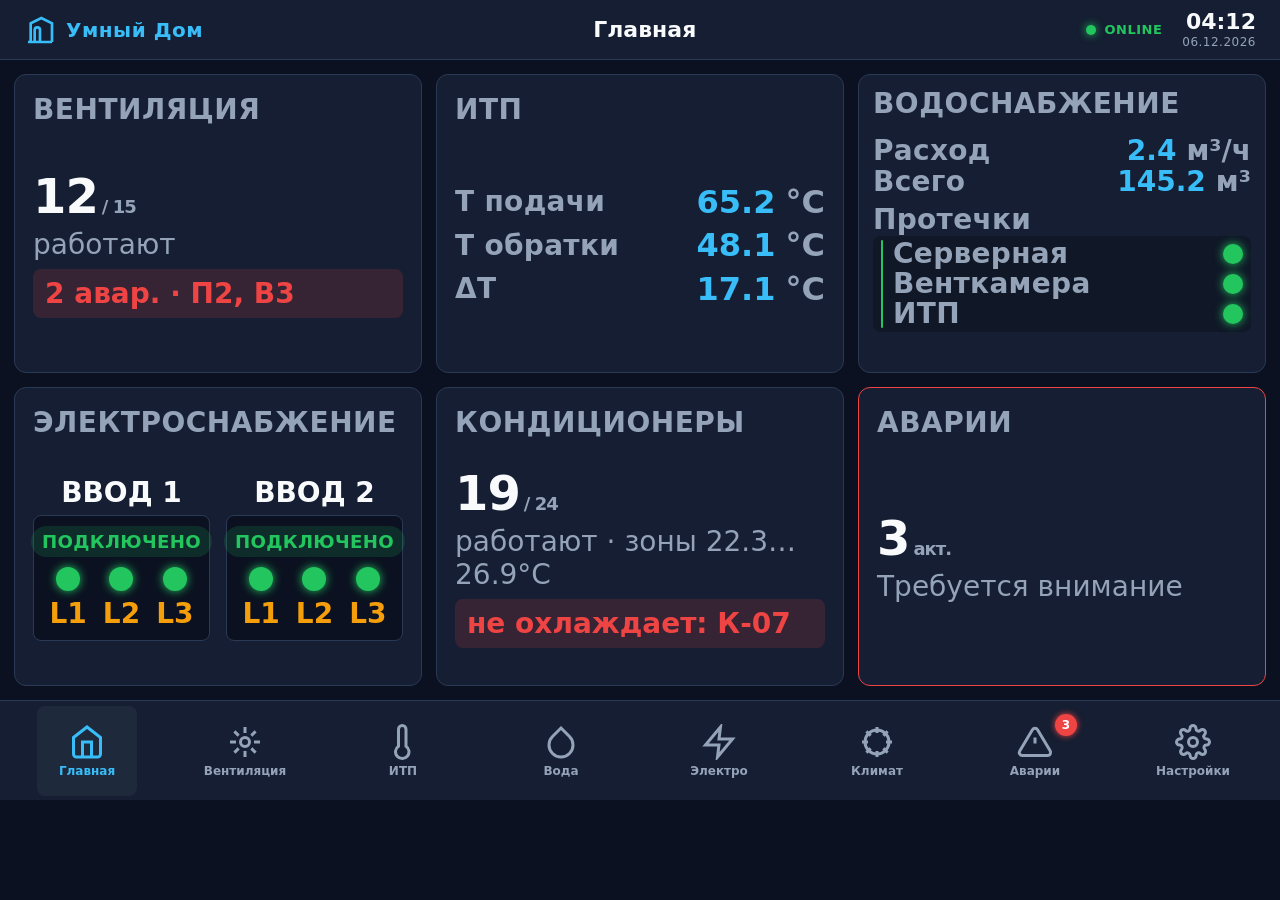
==== index.html @ dbd919fc "Initial commit: BMS dashboard and SVG tiles" ====
<!DOCTYPE html>
<html lang="ru">
<head>
    <meta charset="UTF-8">
    <meta name="viewport" content="width=1280, height=800, initial-scale=1.0, user-scalable=no">
    <title>BMS Panel — Управление инженерными системами</title>
    <link rel="stylesheet" href="styles.css">
</head>
<body>
    <div id="app">
        <header class="panel-header">
            <div class="header-left">
                <div class="logo">
                    <svg viewBox="0 0 24 24" width="32" height="32" fill="none" stroke="currentColor" stroke-width="2"><path d="M3 21h18M5 21V7l8-4 8 4v14M8 21v-9a2 2 0 0 1 4 0v9"/></svg>
                    <span>Умный Дом</span>
                </div>
            </div>
            <div class="header-center">
                <h1 id="screen-title">Главная</h1>
            </div>
            <div class="header-right">
                <div class="status-badge" id="conn-status">
                    <span class="dot online"></span> ONLINE
                </div>
                <div class="datetime">
                    <div id="clock">12:00</div>
                    <div id="date">01.01.2025</div>
                </div>
            </div>
        </header>

        <main id="main-content" class="main-content"></main>

        <nav class="bottom-nav" id="bottom-nav">
            <button class="nav-btn active" data-screen="dashboard">
                <svg viewBox="0 0 24 24" width="36" height="36" fill="none" stroke="currentColor" stroke-width="2"><path d="M3 9l9-7 9 7v11a2 2 0 0 1-2 2H5a2 2 0 0 1-2-2z"/><polyline points="9 22 9 12 15 12 15 22"/></svg>
                <span>Главная</span>
            </button>
            <button class="nav-btn" data-screen="ventilation">
                <svg viewBox="0 0 24 24" width="36" height="36" fill="none" stroke="currentColor" stroke-width="2"><circle cx="12" cy="12" r="3"/><path d="M12 2v4M12 18v4M4.93 4.93l2.83 2.83M16.24 16.24l2.83 2.83M2 12h4M18 12h4M4.93 19.07l2.83-2.83M16.24 7.76l2.83-2.83"/></svg>
                <span>Вентиляция</span>
            </button>
            <button class="nav-btn" data-screen="itp">
                <svg viewBox="0 0 24 24" width="36" height="36" fill="none" stroke="currentColor" stroke-width="2"><path d="M14 14.76V3.5a2.5 2.5 0 0 0-5 0v11.26a4.5 4.5 0 1 0 5 0z"/></svg>
                <span>ИТП</span>
            </button>
            <button class="nav-btn" data-screen="water">
                <svg viewBox="0 0 24 24" width="36" height="36" fill="none" stroke="currentColor" stroke-width="2"><path d="M12 2.69l5.66 5.66a8 8 0 1 1-11.31 0z"/></svg>
                <span>Вода</span>
            </button>
            <button class="nav-btn" data-screen="electric">
                <svg viewBox="0 0 24 24" width="36" height="36" fill="none" stroke="currentColor" stroke-width="2"><polygon points="13 2 3 14 12 14 11 22 21 10 12 10 13 2"/></svg>
                <span>Электро</span>
            </button>
            <button class="nav-btn" data-screen="climate">
                <svg viewBox="0 0 24 24" width="36" height="36" fill="none" stroke="currentColor" stroke-width="2"><path d="M12 2v4M12 18v4M4.93 4.93l2.83 2.83M16.24 16.24l2.83 2.83M2 12h4M18 12h4M4.93 19.07l2.83-2.83M16.24 7.76l2.83-2.83"/><path d="M20 12a8 8 0 1 1-16 0 8 8 0 0 1 16 0z"/></svg>
                <span>Климат</span>
            </button>
            <button class="nav-btn" data-screen="alarms">
                <svg viewBox="0 0 24 24" width="36" height="36" fill="none" stroke="currentColor" stroke-width="2"><path d="M10.29 3.86L1.82 18a2 2 0 0 0 1.71 3h16.94a2 2 0 0 0 1.71-3L13.71 3.86a2 2 0 0 0-3.42 0z"/><line x1="12" y1="9" x2="12" y2="13"/><line x1="12" y1="17" x2="12.01" y2="17"/></svg>
                <span>Аварии</span>
                <span class="alarm-badge" id="nav-alarm-badge">0</span>
            </button>
            <button class="nav-btn" data-screen="settings">
                <svg viewBox="0 0 24 24" width="36" height="36" fill="none" stroke="currentColor" stroke-width="2"><circle cx="12" cy="12" r="3"/><path d="M19.4 15a1.65 1.65 0 0 0 .33 1.82l.06.06a2 2 0 0 1 0 2.83 2 2 0 0 1-2.83 0l-.06-.06a1.65 1.65 0 0 0-1.82-.33 1.65 1.65 0 0 0-1 1.51V21a2 2 0 0 1-2 2 2 2 0 0 1-2-2v-.09A1.65 1.65 0 0 0 9 19.4a1.65 1.65 0 0 0-1.82.33l-.06.06a2 2 0 0 1-2.83 0 2 2 0 0 1 0-2.83l.06-.06a1.65 1.65 0 0 0 .33-1.82 1.65 1.65 0 0 0-1.51-1H3a2 2 0 0 1-2-2 2 2 0 0 1 2-2h.09A1.65 1.65 0 0 0 4.6 9a1.65 1.65 0 0 0-.33-1.82l-.06-.06a2 2 0 0 1 0-2.83 2 2 0 0 1 2.83 0l.06.06a1.65 1.65 0 0 0 1.82.33H9a1.65 1.65 0 0 0 1-1.51V3a2 2 0 0 1 2-2 2 2 0 0 1 2 2v.09a1.65 1.65 0 0 0 1 1.51 1.65 1.65 0 0 0 1.82-.33l.06-.06a2 2 0 0 1 2.83 0 2 2 0 0 1 0 2.83l-.06.06a1.65 1.65 0 0 0-.33 1.82V9a1.65 1.65 0 0 0 1.51 1H21a2 2 0 0 1 2 2 2 2 0 0 1-2 2h-.09a1.65 1.65 0 0 0-1.51 1z"/></svg>
                <span>Настройки</span>
            </button>
        </nav>
    </div>

    <script src="app.js"></script>
</body>
</html>
---- styles.css ----
:root {
  --bg: #0b1120;
  --surface: #151e32;
  --surface-hover: #1e293b;
  --border: #2a3a55;
  --primary: #38bdf8;
  --primary-dim: #0ea5e9;
  --text: #f8fafc;
  --text-muted: #94a3b8;
  --danger: #ef4444;
  --danger-bg: rgba(239, 68, 68, 0.15);
  --warning: #f59e0b;
  --warning-bg: rgba(245, 158, 11, 0.15);
  --success: #22c55e;
  --success-bg: rgba(34, 197, 94, 0.15);
  --info: #3b82f6;
  --header-h: 60px;
  --nav-h: 100px;
  --gap: 14px;
  --radius: 12px;
  --radius-sm: 8px;
  --dash-label-size: 28px;
}

* { box-sizing: border-box; }

html, body {
  margin: 0;
  padding: 0;
  width: 1280px;
  height: 800px;
  overflow: hidden;
  background: var(--bg);
  color: var(--text);
  font-family: 'Segoe UI', system-ui, -apple-system, sans-serif;
  font-size: 16px;
  -webkit-tap-highlight-color: transparent;
  touch-action: manipulation;
  user-select: none;
  -webkit-user-select: none;
}

#app {
  display: flex;
  flex-direction: column;
  width: 1280px;
  height: 800px;
}

/* Header */
.panel-header {
  height: var(--header-h);
  background: var(--surface);
  border-bottom: 1px solid var(--border);
  display: flex;
  align-items: center;
  justify-content: space-between;
  padding: 0 24px;
  flex-shrink: 0;
}

.header-left .logo {
  display: flex;
  align-items: center;
  gap: 10px;
  font-size: 20px;
  font-weight: 700;
  color: var(--primary);
  letter-spacing: 0.5px;
}

.header-center h1 {
  font-size: 22px;
  font-weight: 600;
  color: var(--text);
  margin: 0;
}

.header-right {
  display: flex;
  align-items: center;
  gap: 20px;
}

.status-badge {
  display: flex;
  align-items: center;
  gap: 8px;
  font-size: 13px;
  font-weight: 700;
  color: var(--success);
  letter-spacing: 0.5px;
}

.dot {
  width: 10px;
  height: 10px;
  border-radius: 50%;
  background: currentColor;
  box-shadow: 0 0 8px currentColor;
}

.dot.online { color: var(--success); }
.dot.offline { color: var(--danger); }
.dot.ok { color: var(--success); }
.dot.alarm { color: var(--danger); animation: dot-pulse 1.5s infinite; }

@keyframes dot-pulse {
  0%, 100% { opacity: 1; box-shadow: 0 0 8px currentColor; }
  50% { opacity: 0.6; box-shadow: 0 0 14px currentColor; }
}

.datetime {
  text-align: right;
}

#clock {
  font-size: 22px;
  font-weight: 700;
  line-height: 1;
}

#date {
  font-size: 12px;
  color: var(--text-muted);
  margin-top: 2px;
  letter-spacing: 0.5px;
}

/* Main content */
.main-content {
  flex: 1;
  overflow-y: auto;
  overflow-x: hidden;
  padding: var(--gap);
}

/* Bottom nav */
.bottom-nav {
  height: var(--nav-h);
  background: var(--surface);
  border-top: 1px solid var(--border);
  display: flex;
  align-items: center;
  justify-content: space-around;
  padding: 0 8px;
  flex-shrink: 0;
}

.nav-btn {
  display: flex;
  flex-direction: column;
  align-items: center;
  justify-content: center;
  gap: 4px;
  height: 90px;
  width: 100px;
  border: none;
  background: transparent;
  color: var(--text-muted);
  cursor: pointer;
  border-radius: var(--radius-sm);
  transition: all 0.2s;
  position: relative;
  font-family: inherit;
}

.nav-btn svg {
  stroke: currentColor;
  transition: stroke 0.2s;
}

.nav-btn span {
  font-size: 12px;
  font-weight: 600;
}

.nav-btn:hover,
.nav-btn.active {
  color: var(--text);
  background: var(--surface-hover);
}

.nav-btn.active {
  color: var(--primary);
}

.nav-btn:active {
  transform: scale(0.95);
}

.alarm-badge {
  position: absolute;
  top: 8px;
  right: 8px;
  background: var(--danger);
  color: #fff;
  font-size: 11px;
  font-weight: 800;
  width: 22px;
  height: 22px;
  border-radius: 50%;
  display: flex;
  align-items: center;
  justify-content: center;
  box-shadow: 0 0 6px var(--danger);
}

/* Cards & widgets */
.grid {
  display: grid;
  gap: var(--gap);
  height: 100%;
}

.grid-2 { grid-template-columns: repeat(2, 1fr); }
.grid-3 { grid-template-columns: repeat(3, 1fr); }
.grid-4 { grid-template-columns: repeat(4, 1fr); }
.grid-5 { grid-template-columns: repeat(5, 1fr); }

.dashboard-grid {
  grid-template-columns: repeat(3, 1fr);
  grid-template-rows: 1fr 1fr;
  height: 100%;
  min-height: 0;
}

.dashboard-grid .card-header {
  font-size: var(--dash-label-size);
  line-height: 1.2;
}

.dashboard-grid .sub-value,
.dashboard-grid .leak-dot-item .dot-label,
.dashboard-grid .power-feed-name,
.dashboard-grid .phase-dot-item .phase-name,
.dashboard-grid .vent-alarm-bar {
  font-size: var(--dash-label-size);
}

.dashboard-grid .status-pill {
  font-size: calc(var(--dash-label-size) * 0.65);
}

.card {
  background: var(--surface);
  border: 1px solid var(--border);
  border-radius: var(--radius);
  padding: 18px;
  display: flex;
  flex-direction: column;
  gap: 10px;
  transition: border-color 0.2s, transform 0.15s;
  overflow: hidden;
}

.card:hover {
  border-color: var(--primary);
}

.card-header {
  display: flex;
  align-items: center;
  justify-content: space-between;
  font-size: 14px;
  font-weight: 700;
  color: var(--text-muted);
  text-transform: uppercase;
  letter-spacing: 0.5px;
  flex-shrink: 0;
}

.card-body {
  flex: 1;
  display: flex;
  flex-direction: column;
  justify-content: center;
  gap: 8px;
}

.big-value {
  font-size: 48px;
  font-weight: 800;
  line-height: 1;
  color: var(--text);
  letter-spacing: -1px;
}

.big-value .unit {
  font-size: 18px;
  font-weight: 600;
  color: var(--text-muted);
  margin-left: 4px;
}

.sub-value {
  font-size: 16px;
  color: var(--text-muted);
  display: flex;
  align-items: center;
  gap: 8px;
}

.status-pill {
  display: inline-flex;
  align-items: center;
  gap: 6px;
  padding: 5px 11px;
  border-radius: 20px;
  font-size: 12px;
  font-weight: 700;
  letter-spacing: 0.3px;
  text-transform: uppercase;
}

.status-pill.on {
  background: var(--success-bg);
  color: var(--success);
}

.status-pill.off {
  background: var(--danger-bg);
  color: var(--danger);
}

.status-pill.warn {
  background: var(--warning-bg);
  color: var(--warning);
}

/* Dashboard widgets */
.itp-dash-list {
  display: flex;
  flex-direction: column;
  gap: 10px;
  width: 100%;
}

.itp-dash-row {
  display: flex;
  align-items: center;
  justify-content: space-between;
  gap: 12px;
}

.itp-dash-row .dot-lg {
  width: 28px;
  height: 28px;
  border-radius: 50%;
  background: var(--success);
  box-shadow: 0 0 10px var(--success);
  flex-shrink: 0;
}

.itp-dash-row .dot-lg.alarm {
  background: var(--danger);
  box-shadow: 0 0 12px var(--danger);
  animation: dot-pulse 1.5s infinite;
}

.dash-metric-label {
  font-size: var(--dash-label-size);
  color: var(--text-muted);
  font-weight: 600;
  letter-spacing: 0.3px;
  flex: 1;
  line-height: 1.2;
}

.dash-metric-value {
  font-size: 32px;
  font-weight: 800;
  color: var(--primary);
  line-height: 1;
}

.dash-metric-value .unit-sm {
  font-size: inherit;
  color: var(--text-muted);
  font-weight: inherit;
  margin-left: 10px;
}

.leak-section-label {
  line-height: 1.2;
}

.leak-group {
  background: rgba(0, 0, 0, 0.22);
  border-radius: var(--radius-sm);
  padding: 8px 10px;
}

.leak-group-inner {
  display: flex;
  align-items: stretch;
  gap: 10px;
}

.leak-group-stripe {
  width: 2px;
  min-height: 100%;
  border-radius: 1px;
  background: var(--success);
  flex-shrink: 0;
}

.leak-group.alarm .leak-group-stripe {
  background: var(--danger);
}

.leak-group-rows {
  flex: 1;
  display: flex;
  flex-direction: column;
  gap: 8px;
  min-width: 0;
}

/* Water tile — compact layout to fit all rows */
.dashboard-grid .card:has(.water-dash-list) {
  padding: 12px 14px;
  gap: 6px;
}

.water-dash-body {
  justify-content: flex-start;
  gap: 0;
  min-height: 0;
  overflow: hidden;
  padding-top: 10px;
}

.water-dash-list {
  gap: 0;
  flex: 1;
  min-height: 0;
  display: flex;
  flex-direction: column;
}

.water-metrics {
  display: flex;
  flex-direction: column;
  gap: 3px;
  margin-bottom: 10px;
}

.leak-section {
  display: flex;
  flex-direction: column;
  gap: 2px;
}

.water-dash-list .itp-dash-row {
  min-height: 0;
  gap: 8px;
}

.water-dash-list .dash-metric-label {
  line-height: 1;
}

.water-dash-list .dash-metric-value {
  font-size: 28px;
  line-height: 1;
}

.water-dash-list .leak-section-label {
  line-height: 1;
  margin: 0;
}

.water-dash-list .leak-group {
  padding: 4px 8px;
  margin-top: 0;
}

.water-dash-list .leak-group-rows {
  gap: 2px;
}

.water-dash-list .leak-group .dot-lg {
  width: 20px;
  height: 20px;
}

.leak-dots {
  display: flex;
  justify-content: space-around;
  align-items: center;
  gap: 8px;
  margin-top: 4px;
}

.leak-dot-item {
  display: flex;
  flex-direction: column;
  align-items: center;
  gap: 6px;
  flex: 1;
}

.leak-dot-item .dot-lg {
  width: 28px;
  height: 28px;
  border-radius: 50%;
  background: var(--success);
  box-shadow: 0 0 10px var(--success);
}

.leak-dot-item .dot-lg.alarm {
  background: var(--danger);
  box-shadow: 0 0 12px var(--danger);
  animation: dot-pulse 1.5s infinite;
}

.leak-dot-item .dot-label {
  font-weight: 600;
  color: var(--text-muted);
  text-align: center;
  line-height: 1.2;
}

.power-feeds {
  display: flex;
  gap: 16px;
}

.power-feed {
  flex: 1;
  display: flex;
  flex-direction: column;
  gap: 6px;
  min-width: 0;
}

.power-feed-name {
  font-weight: 700;
  text-align: center;
}

.power-feed-body {
  display: flex;
  flex-direction: column;
  align-items: center;
  gap: 10px;
  padding: 10px 14px;
  background: var(--bg);
  border-radius: var(--radius-sm);
  border: 1px solid var(--border);
}

.power-feed-header {
  display: flex;
  align-items: center;
  justify-content: space-between;
}

.phase-dots {
  display: flex;
  justify-content: center;
  gap: 24px;
}

.power-feed .phase-dots {
  gap: 16px;
}

.phase-dot-item {
  display: flex;
  flex-direction: column;
  align-items: center;
  gap: 6px;
}

.phase-dot-item .dot-lg {
  width: 24px;
  height: 24px;
  border-radius: 50%;
  background: var(--success);
  box-shadow: 0 0 10px var(--success);
}

.phase-dot-item .dot-lg.off {
  background: var(--danger);
  box-shadow: 0 0 10px var(--danger);
}

.phase-dot-item .phase-name {
  font-size: 13px;
  font-weight: 700;
  color: var(--warning);
}

.vent-alarm-bar {
  display: flex;
  align-items: center;
  gap: 8px;
  padding: 8px 12px;
  border-radius: var(--radius-sm);
  font-size: 13px;
  font-weight: 700;
}

.vent-alarm-bar.ok {
  background: var(--success-bg);
  color: var(--success);
}

.vent-alarm-bar.warn {
  background: var(--warning-bg);
  color: var(--warning);
}

.vent-alarm-bar.alarm {
  background: var(--danger-bg);
  color: var(--danger);
}

.card.alarm-border {
  border-color: var(--danger);
}

/* Ventilation */
.vent-card {
  min-height: 130px;
  padding: 12px;
  justify-content: space-between;
}

.vent-card.alarm {
  border-color: var(--danger);
}

.vent-card .name {
  font-size: 17px;
  font-weight: 700;
}

.vent-card .type {
  font-size: 11px;
  color: var(--text-muted);
  text-transform: uppercase;
  letter-spacing: 0.5px;
}

.vent-meta {
  display: flex;
  align-items: center;
  justify-content: space-between;
  gap: 8px;
}

.vent-speed {
  font-size: 13px;
  color: var(--text-muted);
}

.vent-alarm-icon {
  font-size: 11px;
  font-weight: 800;
  color: var(--danger);
  text-transform: uppercase;
  letter-spacing: 0.3px;
}

.vent-btn {
  width: 52px;
  height: 52px;
  border-radius: 50%;
  border: 2px solid var(--border);
  background: var(--bg);
  color: var(--text-muted);
  display: flex;
  align-items: center;
  justify-content: center;
  cursor: pointer;
  transition: all 0.2s;
}

.vent-btn.on {
  background: var(--success-bg);
  border-color: var(--success);
  color: var(--success);
  box-shadow: 0 0 12px rgba(34,197,94,0.25);
}

.vent-btn:active {
  transform: scale(0.92);
}

/* ITP gauges */
.gauge-row {
  display: grid;
  grid-template-columns: repeat(4, 1fr);
  gap: var(--gap);
}

.gauge-card {
  text-align: center;
  justify-content: center;
}

.gauge-label {
  font-size: 13px;
  color: var(--text-muted);
  text-transform: uppercase;
  letter-spacing: 1px;
  margin-bottom: 6px;
}

.gauge-value {
  font-size: 48px;
  font-weight: 800;
  color: var(--primary);
  line-height: 1;
}

.gauge-value.on { color: var(--success); }
.gauge-value.off { color: var(--danger); }

.gauge-unit {
  font-size: 16px;
  color: var(--text-muted);
  margin-top: 4px;
}

.itp-section-title {
  font-size: 13px;
  font-weight: 700;
  color: var(--text-muted);
  text-transform: uppercase;
  letter-spacing: 0.5px;
  margin: 8px 0 4px;
}

/* Water */
.leak-tile {
  display: flex;
  flex-direction: column;
  align-items: center;
  justify-content: center;
  gap: 14px;
  text-align: center;
  min-height: 180px;
}

.leak-tile .icon {
  width: 72px;
  height: 72px;
  border-radius: 50%;
  display: flex;
  align-items: center;
  justify-content: center;
  background: var(--success-bg);
  color: var(--success);
  border: 2px solid var(--success);
}

.leak-tile .icon.alarm {
  background: var(--danger-bg);
  color: var(--danger);
  border-color: var(--danger);
  animation: pulse 1.5s infinite;
}

.leak-tile .loc {
  font-size: 18px;
  font-weight: 700;
}

.leak-tile .state {
  font-size: 14px;
  color: var(--text-muted);
}

@keyframes pulse {
  0%, 100% { opacity: 1; transform: scale(1); }
  50% { opacity: 0.7; transform: scale(1.05); }
}

.water-flow-card {
  grid-column: span 2;
}

/* Electric */
.phase-card {
  display: flex;
  flex-direction: column;
  align-items: center;
  justify-content: center;
  gap: 10px;
}

.phase-label {
  font-size: 16px;
  font-weight: 800;
  color: var(--warning);
  letter-spacing: 1px;
}

.phase-volts {
  font-size: 42px;
  font-weight: 800;
  color: var(--text);
}

.phase-amps {
  font-size: 16px;
  color: var(--text-muted);
}

.breaker-grid {
  display: grid;
  grid-template-columns: repeat(3, 1fr);
  gap: var(--gap);
  margin-top: var(--gap);
}

.breaker-card {
  display: flex;
  align-items: center;
  justify-content: space-between;
  padding: 14px 18px;
  cursor: pointer;
  user-select: none;
}

.breaker-name {
  font-size: 16px;
  font-weight: 700;
}

.breaker-indicator {
  width: 22px;
  height: 22px;
  border-radius: 50%;
  background: var(--success);
  box-shadow: 0 0 10px var(--success);
  transition: all 0.3s;
}

.breaker-indicator.off {
  background: var(--danger);
  box-shadow: 0 0 10px var(--danger);
}

/* Climate */
.main-content:has(.ac-page) {
  padding: 8px;
}

.ac-toolbar {
  display: flex;
  align-items: center;
  justify-content: space-between;
  gap: 12px;
  padding: 6px 10px;
  background: var(--surface);
  border: 1px solid var(--border);
  border-radius: var(--radius-sm);
  margin-bottom: 6px;
  position: sticky;
  top: 0;
  z-index: 2;
}

.ac-toolbar-info {
  flex: 1;
  min-width: 0;
  display: flex;
  align-items: baseline;
  gap: 8px;
  flex-wrap: wrap;
}

.ac-toolbar-title {
  font-size: 13px;
  font-weight: 700;
  color: var(--text);
}

.ac-toolbar-actions {
  display: flex;
  gap: 6px;
  flex-shrink: 0;
}

.ac-hint {
  font-size: 11px;
  color: var(--text-muted);
  letter-spacing: 0.2px;
  line-height: 1.2;
}

.ac-grid {
  display: grid;
  grid-template-columns: repeat(8, 1fr);
  gap: 5px;
}

.ac-card {
  padding: 5px 6px;
  justify-content: flex-start;
  min-height: 0;
  gap: 3px;
  border-radius: var(--radius-sm);
}

.ac-card:hover {
  transform: none;
}

.ac-name-row {
  display: flex;
  align-items: center;
  justify-content: space-between;
  gap: 4px;
}

.ac-name {
  font-size: 11px;
  font-weight: 700;
  color: var(--text-muted);
  text-transform: uppercase;
  letter-spacing: 0.3px;
}

.ac-blow-inline {
  display: flex;
  align-items: center;
  gap: 2px;
  color: var(--text-muted);
  flex-shrink: 0;
}

.ac-blow-svg {
  display: block;
  width: 13px;
  height: 13px;
}

.ac-blow-value {
  font-size: 13px;
  font-weight: 800;
  color: var(--primary);
  line-height: 1;
}

.ac-set-row {
  display: flex;
  align-items: center;
  justify-content: center;
  gap: 4px;
}

.ac-setpoint {
  font-size: 14px;
  font-weight: 800;
  color: var(--text);
  line-height: 1;
  min-width: 28px;
  text-align: center;
}

.ac-btn {
  width: 60px;
  height: 60px;
  border-radius: 50%;
  border: 2px solid var(--border);
  background: var(--bg);
  color: var(--text);
  font-size: 28px;
  font-weight: 700;
  display: flex;
  align-items: center;
  justify-content: center;
  cursor: pointer;
  transition: all 0.15s;
  font-family: inherit;
}

.ac-btn-sm {
  width: 24px;
  height: 24px;
  font-size: 15px;
  border-width: 1px;
}

.ac-btn:active {
  transform: scale(0.9);
  border-color: var(--primary);
}

.ac-power-row {
  display: flex;
  gap: 3px;
}

.ac-ir-btn {
  flex: 1;
  height: 24px;
  border: none;
  border-radius: 4px;
  font-size: 9px;
  font-weight: 800;
  cursor: pointer;
  transition: all 0.15s;
  text-transform: uppercase;
  letter-spacing: 0.3px;
  font-family: inherit;
  padding: 0 2px;
}

.ac-ir-on {
  background: var(--success-bg);
  color: var(--success);
  border: 1px solid var(--success);
}

.ac-ir-off {
  background: var(--danger-bg);
  color: var(--danger);
  border: 1px solid var(--danger);
}

.ac-ir-btn:active {
  transform: scale(0.95);
}

.ac-ir-btn.sent {
  box-shadow: 0 0 8px var(--primary);
  filter: brightness(1.3);
}

.ac-ir-all {
  min-width: 72px;
  height: 30px;
  font-size: 11px;
  padding: 0 10px;
}

.ac-power {
  width: 70px;
  height: 40px;
  border-radius: 20px;
  border: none;
  background: var(--success);
  color: #fff;
  font-size: 13px;
  font-weight: 800;
  cursor: pointer;
  transition: all 0.2s;
  text-transform: uppercase;
  letter-spacing: 0.5px;
  font-family: inherit;
}

.ac-power.off {
  background: var(--danger);
}

.ac-power:active {
  transform: scale(0.95);
}

/* Alarms */
.alarm-list {
  display: flex;
  flex-direction: column;
  gap: 12px;
}

.alarm-item {
  display: flex;
  align-items: stretch;
  gap: 0;
  background: var(--surface);
  border-radius: var(--radius);
  border: 1px solid var(--border);
  overflow: hidden;
  transition: border-color 0.2s;
}

.alarm-item:hover {
  border-color: var(--primary);
}

.alarm-strip {
  width: 6px;
  flex-shrink: 0;
}

.alarm-strip.critical { background: var(--danger); }
.alarm-strip.warning { background: var(--warning); }
.alarm-strip.info { background: var(--info); }

.alarm-body {
  flex: 1;
  padding: 16px 20px;
  display: flex;
  flex-direction: column;
  gap: 6px;
}

.alarm-time {
  font-size: 13px;
  color: var(--text-muted);
  font-weight: 600;
}

.alarm-text {
  font-size: 16px;
  font-weight: 600;
  color: var(--text);
}

.alarm-ack {
  display: flex;
  align-items: center;
  justify-content: center;
  padding: 0 20px;
  border: none;
  background: var(--surface-hover);
  color: var(--text);
  font-size: 13px;
  font-weight: 700;
  cursor: pointer;
  transition: background 0.2s;
  min-width: 100px;
}

.alarm-ack:active {
  background: var(--primary);
  color: var(--bg);
}

/* Settings */
.settings-grid {
  display: grid;
  grid-template-columns: repeat(3, 1fr);
  gap: var(--gap);
}

.settings-btn {
  display: flex;
  flex-direction: column;
  align-items: center;
  justify-content: center;
  gap: 12px;
  height: 160px;
  padding: 20px;
  border: 1px solid var(--border);
  background: var(--surface);
  border-radius: var(--radius);
  color: var(--text);
  cursor: pointer;
  transition: all 0.2s;
  font-family: inherit;
}

.settings-btn:active {
  transform: scale(0.98);
  border-color: var(--primary);
}

.settings-btn svg {
  color: var(--primary);
}

.settings-btn span {
  font-size: 16px;
  font-weight: 700;
}

.settings-row {
  display: flex;
  align-items: center;
  justify-content: space-between;
  padding: 20px;
  background: var(--surface);
  border-radius: var(--radius);
  border: 1px solid var(--border);
  margin-bottom: var(--gap);
}

.settings-row label {
  font-size: 18px;
  font-weight: 700;
}

.main-content::-webkit-scrollbar { width: 6px; }
.main-content::-webkit-scrollbar-track { background: var(--bg); }
.main-content::-webkit-scrollbar-thumb { background: var(--border); border-radius: 3px; }
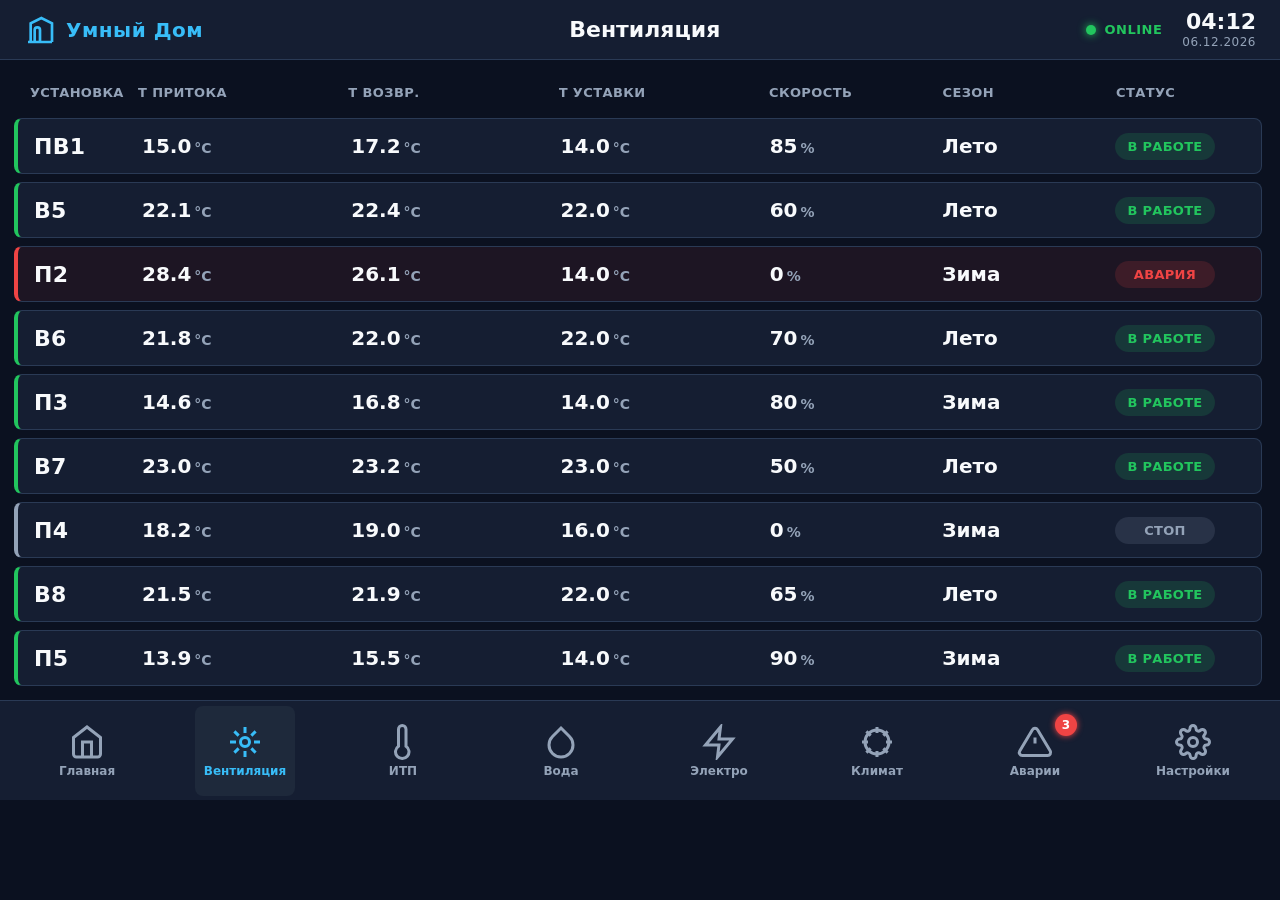
==== commit 685fb177: "Изменен экран на "Вентиляция", обновлены данные вентиляции и добавлены новые SVG для отображения сос" ====
--- a/index.html
+++ b/index.html
@@ -16,7 +16,7 @@
                 </div>
             </div>
             <div class="header-center">
-                <h1 id="screen-title">Главная</h1>
+                <h1 id="screen-title">Вентиляция</h1>
             </div>
             <div class="header-right">
                 <div class="status-badge" id="conn-status">
@@ -32,11 +32,11 @@
         <main id="main-content" class="main-content"></main>
 
         <nav class="bottom-nav" id="bottom-nav">
-            <button class="nav-btn active" data-screen="dashboard">
+            <button class="nav-btn" data-screen="dashboard">
                 <svg viewBox="0 0 24 24" width="36" height="36" fill="none" stroke="currentColor" stroke-width="2"><path d="M3 9l9-7 9 7v11a2 2 0 0 1-2 2H5a2 2 0 0 1-2-2z"/><polyline points="9 22 9 12 15 12 15 22"/></svg>
                 <span>Главная</span>
             </button>
-            <button class="nav-btn" data-screen="ventilation">
+            <button class="nav-btn active" data-screen="ventilation">
                 <svg viewBox="0 0 24 24" width="36" height="36" fill="none" stroke="currentColor" stroke-width="2"><circle cx="12" cy="12" r="3"/><path d="M12 2v4M12 18v4M4.93 4.93l2.83 2.83M16.24 16.24l2.83 2.83M2 12h4M18 12h4M4.93 19.07l2.83-2.83M16.24 7.76l2.83-2.83"/></svg>
                 <span>Вентиляция</span>
             </button>
--- a/styles.css
+++ b/styles.css
@@ -236,10 +236,11 @@
 .dashboard-grid .phase-dot-item .phase-name,
 .dashboard-grid .vent-alarm-bar {
   font-size: var(--dash-label-size);
-}
-
-.dashboard-grid .status-pill {
-  font-size: calc(var(--dash-label-size) * 0.65);
+  line-height: 1.25;
+  overflow: hidden;
+  display: -webkit-box;
+  -webkit-line-clamp: 2;
+  -webkit-box-orient: vertical;
 }
 
 .card {
@@ -276,6 +277,27 @@
   flex-direction: column;
   justify-content: center;
   gap: 8px;
+  min-height: 0;
+}
+
+.dashboard-grid .card-body {
+  justify-content: flex-start;
+}
+
+.dashboard-grid .dash-tile-alarm-slot {
+  position: relative;
+  width: 100%;
+  margin-top: auto;
+  margin-bottom: 10px;
+  flex-shrink: 0;
+}
+
+.dashboard-grid .alarm-dash-bar {
+  overflow: hidden;
+}
+
+.dashboard-grid .status-pill {
+  font-size: calc(var(--dash-label-size) * 0.65);
 }
 
 .big-value {
@@ -603,6 +625,51 @@
   font-weight: 700;
 }
 
+.ac-dash-meta,
+.alarm-dash-meta {
+  display: flex;
+  flex-direction: column;
+  gap: 4px;
+  align-items: flex-start;
+  min-height: 56px;
+}
+
+.ac-dash-zones {
+  font-size: 18px;
+  font-weight: 600;
+  color: var(--text-muted);
+  line-height: 1.2;
+}
+
+.dashboard-grid .ac-dash-zones {
+  font-size: 20px;
+}
+
+.alarm-dash-ack-pill {
+  background: var(--danger-bg);
+  color: var(--danger);
+}
+
+.alarm-dash-bar-label {
+  position: absolute;
+  right: 0;
+  bottom: calc(100% + 6px);
+  font-size: 13px;
+  font-weight: 700;
+  text-transform: uppercase;
+  letter-spacing: 0.4px;
+  color: var(--text-muted);
+  white-space: nowrap;
+}
+
+.dashboard-grid .alarm-dash-bar-label {
+  font-size: 14px;
+}
+
+.alarm-dash-bar {
+  width: 100%;
+}
+
 .vent-alarm-bar.ok {
   background: var(--success-bg);
   color: var(--success);
@@ -622,72 +689,114 @@
   border-color: var(--danger);
 }
 
-/* Ventilation */
-.vent-card {
-  min-height: 130px;
-  padding: 12px;
-  justify-content: space-between;
-}
-
-.vent-card.alarm {
-  border-color: var(--danger);
-}
-
-.vent-card .name {
-  font-size: 17px;
-  font-weight: 700;
-}
-
-.vent-card .type {
-  font-size: 11px;
-  color: var(--text-muted);
+.card.warn-border {
+  border-color: var(--warning);
+}
+
+/* Ventilation table rows */
+.vent-table {
+  display: flex;
+  flex-direction: column;
+  gap: 8px;
+  height: 100%;
+  overflow-y: auto;
+  padding-right: 4px;
+}
+
+.vent-row {
+  display: grid;
+  grid-template-columns: 100px 1.1fr 1.1fr 1.1fr 0.9fr 0.9fr 130px;
+  align-items: center;
+  gap: 8px;
+  min-height: 56px;
+  padding: 8px 16px;
+  background: var(--surface);
+  border: 1px solid var(--border);
+  border-radius: var(--radius-sm);
+  border-left-width: 4px;
+  border-left-color: var(--border);
+}
+
+.vent-row-header {
+  min-height: 36px;
+  padding-top: 6px;
+  padding-bottom: 6px;
+  background: transparent;
+  border: none;
+  border-left-color: transparent;
+  color: var(--text-muted);
+  font-size: 13px;
+  font-weight: 700;
   text-transform: uppercase;
-  letter-spacing: 0.5px;
-}
-
-.vent-meta {
-  display: flex;
-  align-items: center;
-  justify-content: space-between;
-  gap: 8px;
-}
-
-.vent-speed {
+  letter-spacing: 0.4px;
+}
+
+.vent-row.status-running {
+  border-left-color: var(--success);
+}
+
+.vent-row.status-stopped {
+  border-left-color: var(--text-muted);
+}
+
+.vent-row.status-alarm {
+  border-left-color: var(--danger);
+  background: rgba(239, 68, 68, 0.08);
+}
+
+.vent-col {
+  font-size: 20px;
+  font-weight: 700;
+  color: var(--text);
+  white-space: nowrap;
+  overflow: hidden;
+  text-overflow: ellipsis;
+}
+
+.vent-row-header .vent-col {
   font-size: 13px;
-  color: var(--text-muted);
-}
-
-.vent-alarm-icon {
-  font-size: 11px;
+  font-weight: 700;
+  color: var(--text-muted);
+}
+
+.vent-col-name {
+  font-size: 22px;
+  letter-spacing: 0.3px;
+}
+
+.vent-unit {
+  margin-left: 3px;
+  font-size: 14px;
+  font-weight: 600;
+  color: var(--text-muted);
+}
+
+.vent-status-pill {
+  display: inline-flex;
+  align-items: center;
+  justify-content: center;
+  min-width: 100px;
+  padding: 6px 12px;
+  border-radius: 16px;
+  font-size: 13px;
   font-weight: 800;
-  color: var(--danger);
   text-transform: uppercase;
   letter-spacing: 0.3px;
 }
 
-.vent-btn {
-  width: 52px;
-  height: 52px;
-  border-radius: 50%;
-  border: 2px solid var(--border);
-  background: var(--bg);
-  color: var(--text-muted);
-  display: flex;
-  align-items: center;
-  justify-content: center;
-  cursor: pointer;
-  transition: all 0.2s;
-}
-
-.vent-btn.on {
+.status-running .vent-status-pill {
   background: var(--success-bg);
-  border-color: var(--success);
   color: var(--success);
-  box-shadow: 0 0 12px rgba(34,197,94,0.25);
-}
-
-.vent-btn:active {
-  transform: scale(0.92);
+}
+
+.status-stopped .vent-status-pill {
+  background: rgba(148, 163, 184, 0.15);
+  color: var(--text-muted);
+}
+
+.status-alarm .vent-status-pill {
+  background: var(--danger-bg);
+  color: var(--danger);
 }
 
 /* ITP gauges */
